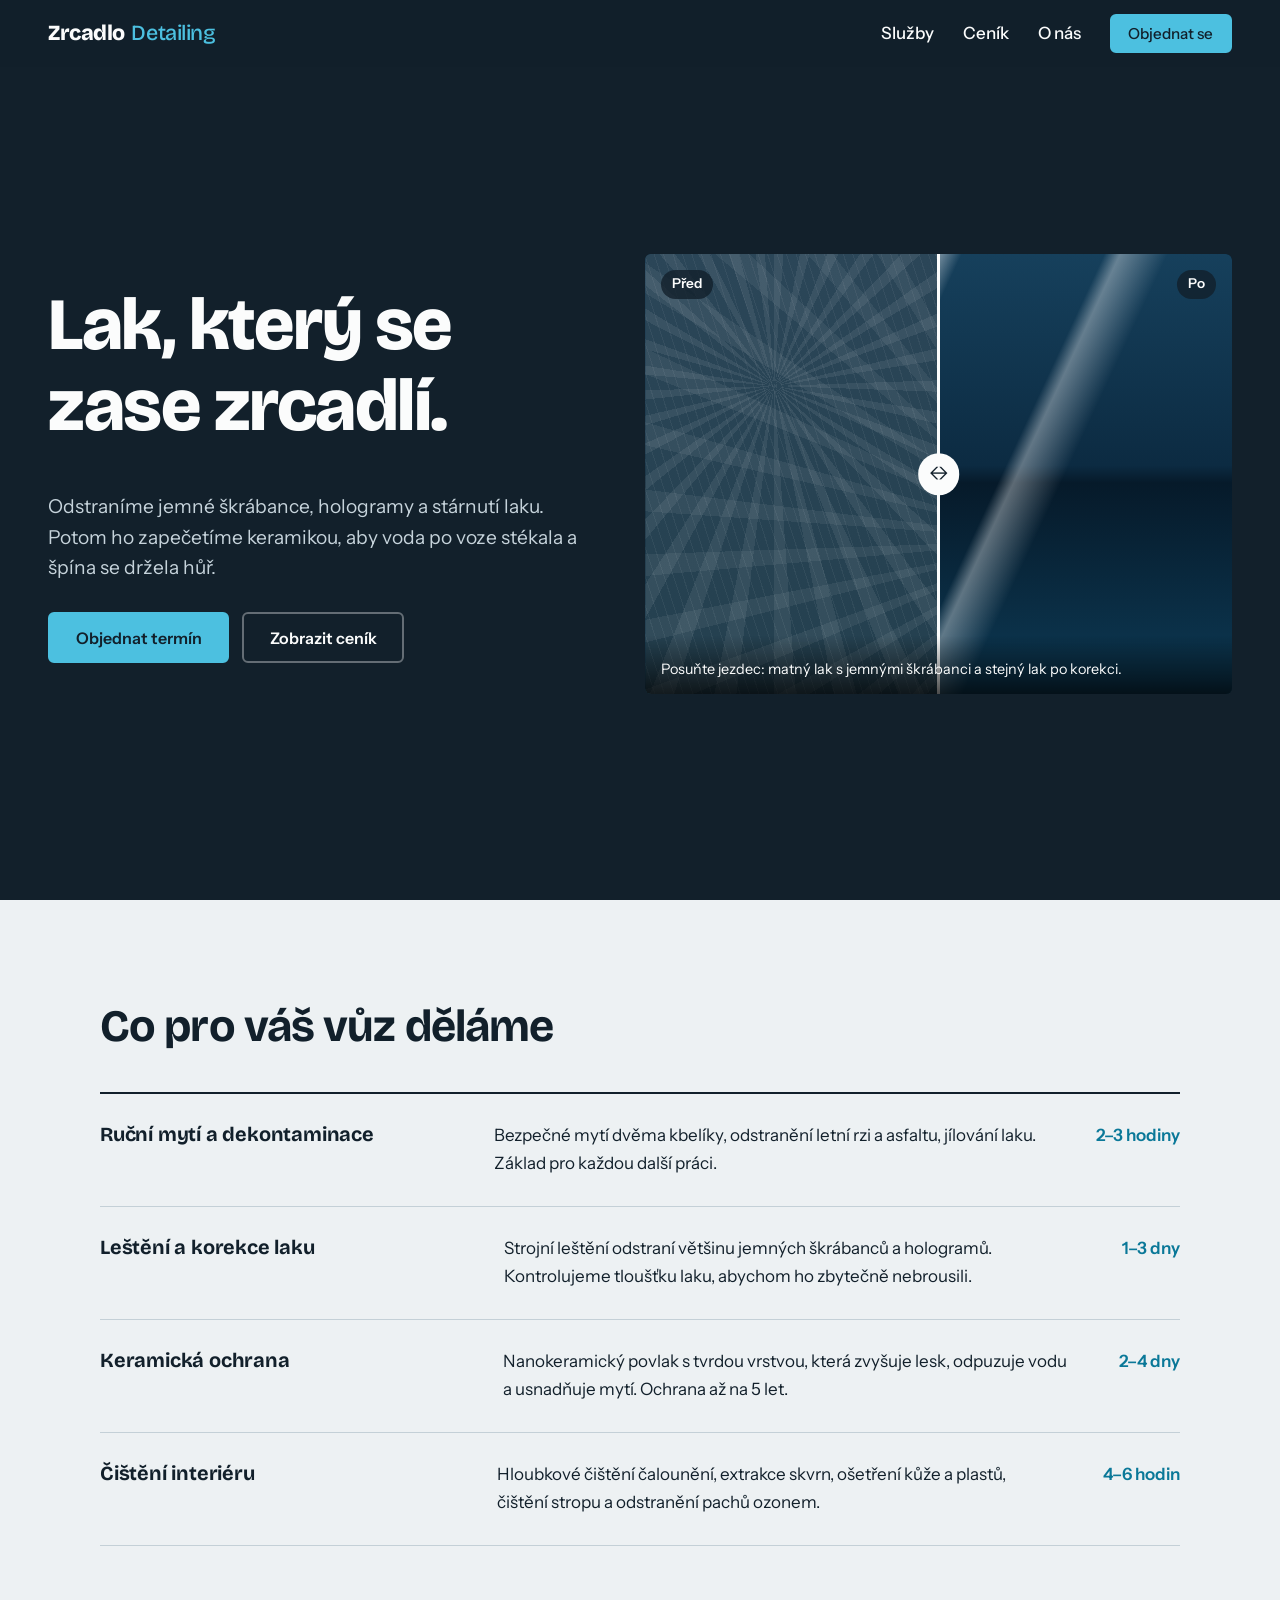
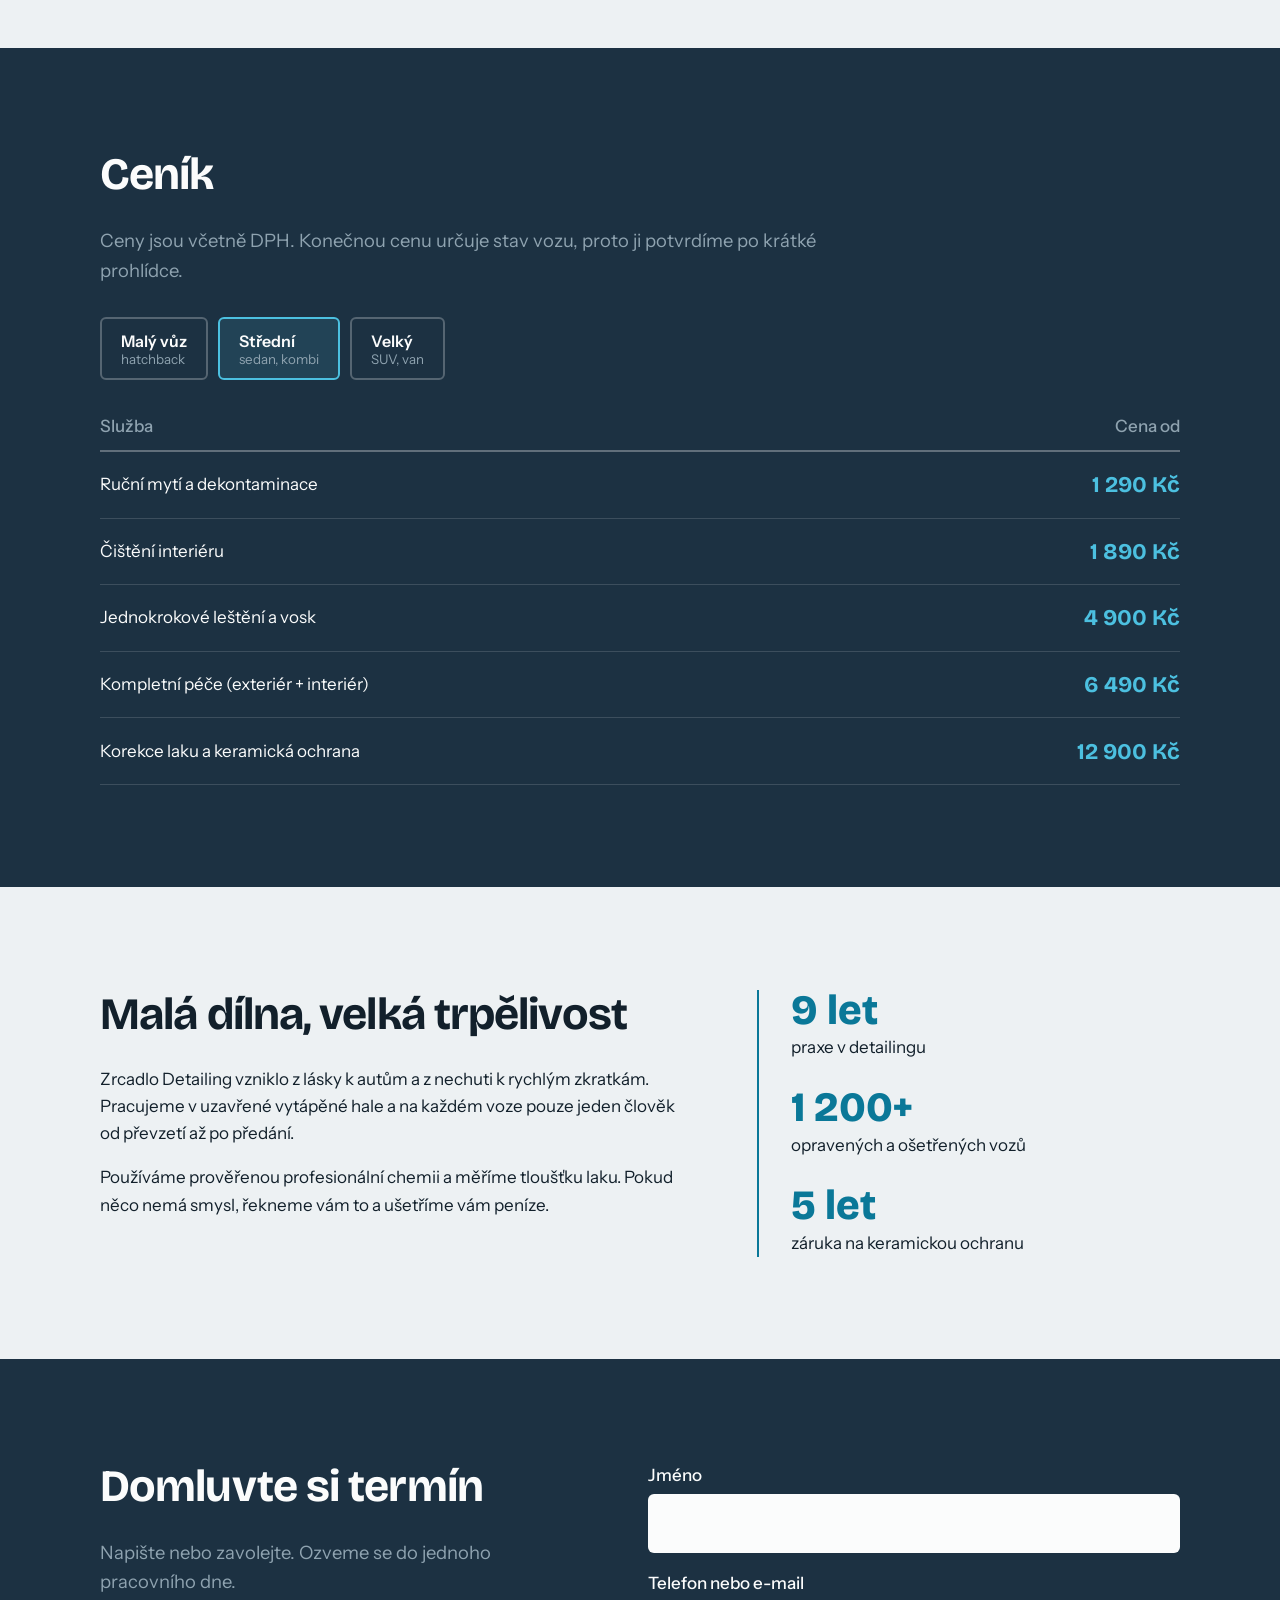
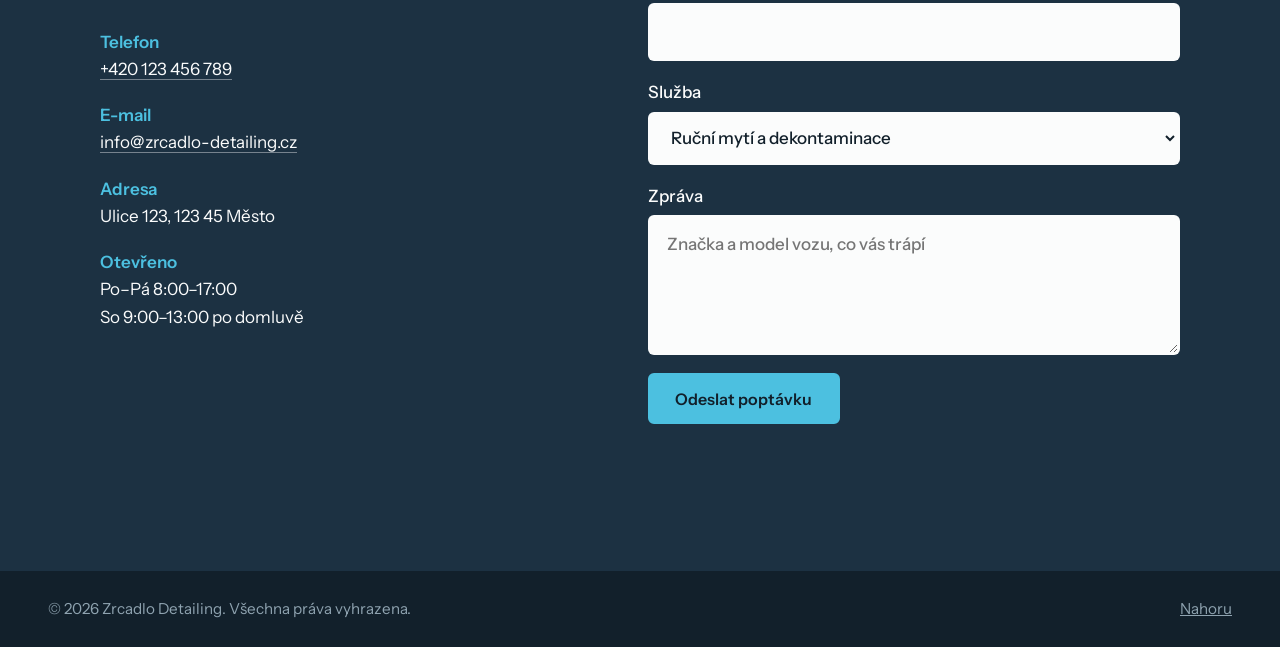
==== index.html @ d48ac760 "Add files via upload" ====
<!DOCTYPE html>
<html lang="cs">
<head>
  <meta charset="UTF-8">
  <meta name="viewport" content="width=device-width, initial-scale=1">
  <title>Zrcadlo Detailing – péče o lak, interiér a keramická ochrana</title>
  <meta name="description" content="Autodetailing: leštění laku, keramická ochrana, čištění interiéru a ruční mytí. Ceník a objednání online.">
  <link rel="preconnect" href="https://fonts.googleapis.com">
  <link rel="preconnect" href="https://fonts.gstatic.com" crossorigin>
  <link href="https://fonts.googleapis.com/css2?family=Bricolage+Grotesque:opsz,wght@12..96,500;12..96,700;12..96,800&family=Instrument+Sans:wght@400;500;600&display=swap" rel="stylesheet">
  <link rel="stylesheet" href="style.css">
</head>
<body>

<header class="site-header">
  <a class="logo" href="#uvod">Zrcadlo<span>Detailing</span></a>
  <button class="nav-toggle" aria-expanded="false" aria-controls="nav" aria-label="Otevřít menu">Menu</button>
  <nav id="nav" class="nav">
    <a href="#sluzby">Služby</a>
    <a href="#cenik">Ceník</a>
    <a href="#o-nas">O nás</a>
    <a href="#kontakt" class="btn btn-small">Objednat se</a>
  </nav>
</header>

<main>
  <section id="uvod" class="hero">
    <div class="hero-text">
      <h1>Lak, který se zase zrcadlí.</h1>
      <p>Odstraníme jemné škrábance, hologramy a stárnutí laku. Potom ho zapečetíme keramikou, aby voda po voze stékala a špína se držela hůř.</p>
      <div class="hero-actions">
        <a href="#kontakt" class="btn">Objednat termín</a>
        <a href="#cenik" class="btn btn-ghost">Zobrazit ceník</a>
      </div>
    </div>

    <figure class="compare" id="compare" style="--pos:50%">
      <div class="paint paint-after" aria-hidden="true"></div>
      <div class="paint paint-before" aria-hidden="true"></div>
      <span class="tag tag-before">Před</span>
      <span class="tag tag-after">Po</span>
      <div class="handle" aria-hidden="true"></div>
      <input type="range" min="0" max="100" value="50" aria-label="Porovnání laku před a po leštění">
      <figcaption>Posuňte jezdec: matný lak s jemnými škrábanci a stejný lak po korekci.</figcaption>
    </figure>
  </section>

  <section id="sluzby" class="section light">
    <div class="wrap">
      <h2>Co pro váš vůz děláme</h2>
      <ul class="services">
        <li>
          <h3>Ruční mytí a dekontaminace</h3>
          <p>Bezpečné mytí dvěma kbelíky, odstranění letní rzi a asfaltu, jílování laku. Základ pro každou další práci.</p>
          <span class="meta">2–3 hodiny</span>
        </li>
        <li>
          <h3>Leštění a korekce laku</h3>
          <p>Strojní leštění odstraní většinu jemných škrábanců a hologramů. Kontrolujeme tloušťku laku, abychom ho zbytečně nebrousili.</p>
          <span class="meta">1–3 dny</span>
        </li>
        <li>
          <h3>Keramická ochrana</h3>
          <p>Nanokeramický povlak s tvrdou vrstvou, která zvyšuje lesk, odpuzuje vodu a usnadňuje mytí. Ochrana až na 5 let.</p>
          <span class="meta">2–4 dny</span>
        </li>
        <li>
          <h3>Čištění interiéru</h3>
          <p>Hloubkové čištění čalounění, extrakce skvrn, ošetření kůže a plastů, čištění stropu a odstranění pachů ozonem.</p>
          <span class="meta">4–6 hodin</span>
        </li>
      </ul>
    </div>
  </section>

  <section id="cenik" class="section dark">
    <div class="wrap">
      <h2>Ceník</h2>
      <p class="lead">Ceny jsou včetně DPH. Konečnou cenu určuje stav vozu, proto ji potvrdíme po krátké prohlídce.</p>

      <div class="sizes" role="tablist" aria-label="Velikost vozu">
        <button role="tab" aria-selected="false" data-size="s">Malý vůz <small>hatchback</small></button>
        <button role="tab" aria-selected="true" data-size="m">Střední <small>sedan, kombi</small></button>
        <button role="tab" aria-selected="false" data-size="l">Velký <small>SUV, van</small></button>
      </div>

      <table class="prices">
        <thead><tr><th>Služba</th><th>Cena od</th></tr></thead>
        <tbody>
          <tr data-s="990" data-m="1290" data-l="1590"><td>Ruční mytí a dekontaminace</td><td class="price"></td></tr>
          <tr data-s="1490" data-m="1890" data-l="2290"><td>Čištění interiéru</td><td class="price"></td></tr>
          <tr data-s="3900" data-m="4900" data-l="5900"><td>Jednokrokové leštění a vosk</td><td class="price"></td></tr>
          <tr data-s="5490" data-m="6490" data-l="7490"><td>Kompletní péče (exteriér + interiér)</td><td class="price"></td></tr>
          <tr data-s="9900" data-m="12900" data-l="15900"><td>Korekce laku a keramická ochrana</td><td class="price"></td></tr>
        </tbody>
      </table>
    </div>
  </section>

  <section id="o-nas" class="section light">
    <div class="wrap about">
      <div>
        <h2>Malá dílna, velká trpělivost</h2>
        <p>Zrcadlo Detailing vzniklo z lásky k autům a z nechuti k rychlým zkratkám. Pracujeme v uzavřené vytápěné hale a na každém voze pouze jeden člověk od převzetí až po předání.</p>
        <p>Používáme prověřenou profesionální chemii a měříme tloušťku laku. Pokud něco nemá smysl, řekneme vám to a ušetříme vám peníze.</p>
      </div>
      <dl class="facts">
        <div><dt>9 let</dt><dd>praxe v detailingu</dd></div>
        <div><dt>1 200+</dt><dd>opravených a ošetřených vozů</dd></div>
        <div><dt>5 let</dt><dd>záruka na keramickou ochranu</dd></div>
      </dl>
    </div>
  </section>

  <section id="kontakt" class="section dark">
    <div class="wrap contact">
      <div>
        <h2>Domluvte si termín</h2>
        <p class="lead">Napište nebo zavolejte. Ozveme se do jednoho pracovního dne.</p>
        <address>
          <p><strong>Telefon</strong><br><a href="tel:+420123456789">+420 123 456 789</a></p>
          <p><strong>E-mail</strong><br><a href="mailto:info@zrcadlo-detailing.cz">info@zrcadlo-detailing.cz</a></p>
          <p><strong>Adresa</strong><br>Ulice 123, 123 45 Město</p>
          <p><strong>Otevřeno</strong><br>Po–Pá 8:00–17:00<br>So 9:00–13:00 po domluvě</p>
        </address>
      </div>

      <form id="form" novalidate>
        <label>Jméno
          <input type="text" name="jmeno" autocomplete="name" required>
        </label>
        <label>Telefon nebo e-mail
          <input type="text" name="kontakt" autocomplete="tel" required>
        </label>
        <label>Služba
          <select name="sluzba">
            <option>Ruční mytí a dekontaminace</option>
            <option>Čištění interiéru</option>
            <option>Leštění laku</option>
            <option>Keramická ochrana</option>
            <option>Nevím, poraďte mi</option>
          </select>
        </label>
        <label>Zpráva
          <textarea name="zprava" rows="4" placeholder="Značka a model vozu, co vás trápí"></textarea>
        </label>
        <button type="submit" class="btn">Odeslat poptávku</button>
        <p class="form-msg" role="status" aria-live="polite"></p>
      </form>
    </div>
  </section>
</main>

<footer class="footer">
  <p>© <span id="year"></span> Zrcadlo Detailing. Všechna práva vyhrazena.</p>
  <a href="#uvod">Nahoru</a>
</footer>

<script src="script.js"></script>
</body>
</html>
---- style.css ----
:root {
  --ink: #12202b;
  --steel: #1c3142;
  --paper: #edf1f3;
  --white: #fbfcfc;
  --water: #4cc0e0;
  --water-deep: #0a7898;
  --muted: #8fa3b0;
  --radius: 6px;
  --font-head: "Bricolage Grotesque", "Segoe UI", system-ui, sans-serif;
  --font-body: "Instrument Sans", "Segoe UI", system-ui, sans-serif;
}

*, *::before, *::after { box-sizing: border-box; }
html { scroll-behavior: smooth; scroll-padding-top: 76px; }
body {
  margin: 0;
  font-family: var(--font-body);
  font-size: 1.0625rem;
  line-height: 1.6;
  color: var(--ink);
  background: var(--paper);
}
h1, h2, h3 { font-family: var(--font-head); line-height: 1.1; margin: 0 0 .6em; letter-spacing: -.02em; }
h1 { font-size: clamp(2.6rem, 6vw, 4.6rem); font-weight: 800; }
h2 { font-size: clamp(1.9rem, 4vw, 2.8rem); font-weight: 700; }
h3 { font-size: 1.25rem; font-weight: 700; letter-spacing: -.01em; }
p { margin: 0 0 1em; max-width: 62ch; }
a { color: inherit; }
:focus-visible { outline: 3px solid var(--water); outline-offset: 3px; }

/* Tlačítka */
.btn {
  display: inline-block;
  padding: .85em 1.6em;
  background: var(--water);
  color: var(--ink);
  font: 600 1rem var(--font-body);
  text-decoration: none;
  border: 2px solid var(--water);
  border-radius: var(--radius);
  cursor: pointer;
  transition: background .2s, color .2s;
}
.btn:hover { background: transparent; color: var(--water); }
.btn-ghost { background: transparent; color: var(--white); border-color: rgba(255,255,255,.35); }
.btn-ghost:hover { border-color: var(--water); }
.btn-small { padding: .5em 1.1em; font-size: .95rem; }

/* Hlavička */
.site-header {
  position: fixed; inset: 0 0 auto 0; z-index: 10;
  display: flex; align-items: center; justify-content: space-between;
  padding: .9rem clamp(1.2rem, 4vw, 3rem);
  background: rgba(18, 32, 43, .92);
  backdrop-filter: blur(8px);
  color: var(--white);
}
.logo { font: 800 1.35rem var(--font-head); text-decoration: none; letter-spacing: -.02em; }
.logo span { font-weight: 500; color: var(--water); margin-left: .3em; }
.nav { display: flex; align-items: center; gap: 1.8rem; }
.nav a { text-decoration: none; font-weight: 500; }
.nav a:not(.btn):hover { color: var(--water); }
.nav .btn:hover { color: var(--water); }
.nav-toggle {
  display: none; background: none; color: inherit; border: 1px solid rgba(255,255,255,.35);
  border-radius: var(--radius); padding: .4em .9em; font: 500 .95rem var(--font-body); cursor: pointer;
}

/* Úvod */
.hero {
  min-height: 100vh;
  display: grid; grid-template-columns: 1fr 1.1fr; align-items: center; gap: clamp(2rem, 5vw, 5rem);
  padding: 7rem clamp(1.2rem, 4vw, 3rem) 4rem;
  background: var(--ink);
  color: var(--white);
}
.hero-text { animation: rise .8s ease-out both; }
.hero-text p { font-size: 1.2rem; color: #c6d3db; }
.hero-actions { display: flex; flex-wrap: wrap; gap: .8rem; margin-top: 1.8rem; }
@keyframes rise { from { opacity: 0; transform: translateY(18px); } }

/* Porovnání před/po: lak jako hlavní vizuál */
.compare { position: relative; margin: 0; aspect-ratio: 4 / 3; border-radius: var(--radius); overflow: hidden; background: #000; }
.paint { position: absolute; inset: 0; }
.paint-after {
  background:
    linear-gradient(115deg, transparent 30%, rgba(255,255,255,.85) 34%, rgba(255,255,255,0) 40%),
    linear-gradient(115deg, transparent 58%, rgba(255,255,255,.35) 60%, transparent 66%),
    linear-gradient(180deg, #16405c 0%, #0c2b42 48%, #061a2a 52%, #0d3a55 100%);
}
.paint-before {
  clip-path: inset(0 calc(100% - var(--pos)) 0 0);
  background:
    repeating-conic-gradient(from 0deg at 22% 30%, rgba(255,255,255,.07) 0 4deg, transparent 4deg 11deg),
    repeating-conic-gradient(from 40deg at 70% 65%, rgba(255,255,255,.06) 0 3deg, transparent 3deg 9deg),
    repeating-linear-gradient(72deg, rgba(255,255,255,.05) 0 1px, transparent 1px 9px),
    linear-gradient(180deg, #2b4658 0%, #24404f 100%);
}
.tag {
  position: absolute; top: 1rem; padding: .25em .8em; font-size: .85rem; font-weight: 600;
  background: rgba(18,32,43,.8); color: var(--white); border-radius: 99px;
}
.tag-before { left: 1rem; }
.tag-after { right: 1rem; }
.handle {
  position: absolute; top: 0; bottom: 0; left: var(--pos); width: 3px; margin-left: -1.5px; background: var(--white);
}
.handle::after {
  content: "\2194"; position: absolute; top: 50%; left: 50%; transform: translate(-50%, -50%);
  width: 2.6rem; height: 2.6rem; display: grid; place-items: center;
  background: var(--white); color: var(--ink); border-radius: 50%; font-size: 1.2rem;
}
.compare input[type="range"] {
  position: absolute; inset: 0; width: 100%; height: 100%; margin: 0; opacity: 0; cursor: ew-resize;
}
.compare:focus-within .handle::after { outline: 3px solid var(--water); outline-offset: 2px; }
.compare figcaption {
  position: absolute; left: 0; right: 0; bottom: 0; padding: 1.4rem 1rem .8rem; font-size: .9rem;
  background: linear-gradient(transparent, rgba(0,0,0,.7)); pointer-events: none;
}

/* Sekce */
.section { padding: clamp(4rem, 8vw, 7rem) clamp(1.2rem, 4vw, 3rem); }
.section.light { background: var(--paper); }
.section.dark { background: var(--steel); color: var(--white); }
.wrap { max-width: 1080px; margin: 0 auto; }
.lead { font-size: 1.15rem; color: var(--muted); }

/* Služby */
.services { list-style: none; margin: 2.5rem 0 0; padding: 0; border-top: 2px solid var(--ink); }
.services li {
  display: grid; grid-template-columns: 1fr 1.6fr auto; gap: 1rem 3rem; align-items: baseline;
  padding: 1.8rem 0; border-bottom: 1px solid #c4d0d7;
}
.services h3, .services p { margin: 0; }
.meta { font-weight: 600; color: var(--water-deep); white-space: nowrap; }

/* Ceník */
.sizes { display: flex; flex-wrap: wrap; gap: .6rem; margin: 2rem 0 1.5rem; }
.sizes button {
  padding: .7em 1.2em; font: 600 1rem var(--font-body); color: var(--white); background: transparent;
  border: 2px solid rgba(255,255,255,.25); border-radius: var(--radius); cursor: pointer; text-align: left;
}
.sizes button small { display: block; font-weight: 400; color: var(--muted); }
.sizes button[aria-selected="true"] { border-color: var(--water); background: rgba(76,192,224,.12); }
.prices { width: 100%; border-collapse: collapse; }
.prices th { text-align: left; font-weight: 500; color: var(--muted); padding: .6rem 0; border-bottom: 2px solid rgba(255,255,255,.3); }
.prices th:last-child, .prices td:last-child { text-align: right; }
.prices td { padding: 1.2rem 0; border-bottom: 1px solid rgba(255,255,255,.14); }
.price { font: 700 1.4rem var(--font-head); color: var(--water); white-space: nowrap; }

/* O nás */
.about { display: grid; grid-template-columns: 1.4fr 1fr; gap: 4rem; align-items: start; }
.facts { margin: 0; display: grid; gap: 1.6rem; padding-left: 2rem; border-left: 2px solid var(--water-deep); }
.facts dt { font: 800 2.6rem/1 var(--font-head); color: var(--water-deep); }
.facts dd { margin: .2rem 0 0; }

/* Kontakt */
.contact { display: grid; grid-template-columns: 1fr 1.1fr; gap: 4rem; }
address { font-style: normal; margin-top: 2rem; }
address p { margin-bottom: 1.2rem; }
address strong { color: var(--water); font-weight: 600; }
address a { text-decoration: none; border-bottom: 1px solid rgba(255,255,255,.4); }
form { display: grid; gap: 1.1rem; align-content: start; }
label { display: grid; gap: .35rem; font-weight: 500; }
input, select, textarea {
  width: 100%; padding: .8em 1em; font: inherit; color: var(--ink);
  background: var(--white); border: 2px solid transparent; border-radius: var(--radius);
}
input.invalid { border-color: #ff8a80; }
form .btn { justify-self: start; }
.form-msg { margin: 0; min-height: 1.6em; color: var(--water); font-weight: 500; }

/* Patička */
.footer {
  display: flex; justify-content: space-between; gap: 1rem; flex-wrap: wrap;
  padding: 1.6rem clamp(1.2rem, 4vw, 3rem); background: var(--ink); color: var(--muted); font-size: .95rem;
}
.footer p { margin: 0; }

/* Mobil */
@media (max-width: 860px) {
  .nav-toggle { display: block; }
  .nav {
    position: absolute; top: 100%; left: 0; right: 0; flex-direction: column; align-items: stretch; gap: 0;
    padding: .5rem clamp(1.2rem, 4vw, 3rem) 1.2rem; background: var(--ink);
    display: none;
  }
  .nav.open { display: flex; }
  .nav a { padding: .8rem 0; }
  .nav .btn { text-align: center; margin-top: .6rem; }
  .hero, .about, .contact { grid-template-columns: 1fr; }
  .hero { min-height: auto; }
  .services li { grid-template-columns: 1fr; gap: .5rem; }
  .facts { padding-left: 1.2rem; }
}

@media (prefers-reduced-motion: reduce) {
  html { scroll-behavior: auto; }
  .hero-text { animation: none; }
  .btn { transition: none; }
}
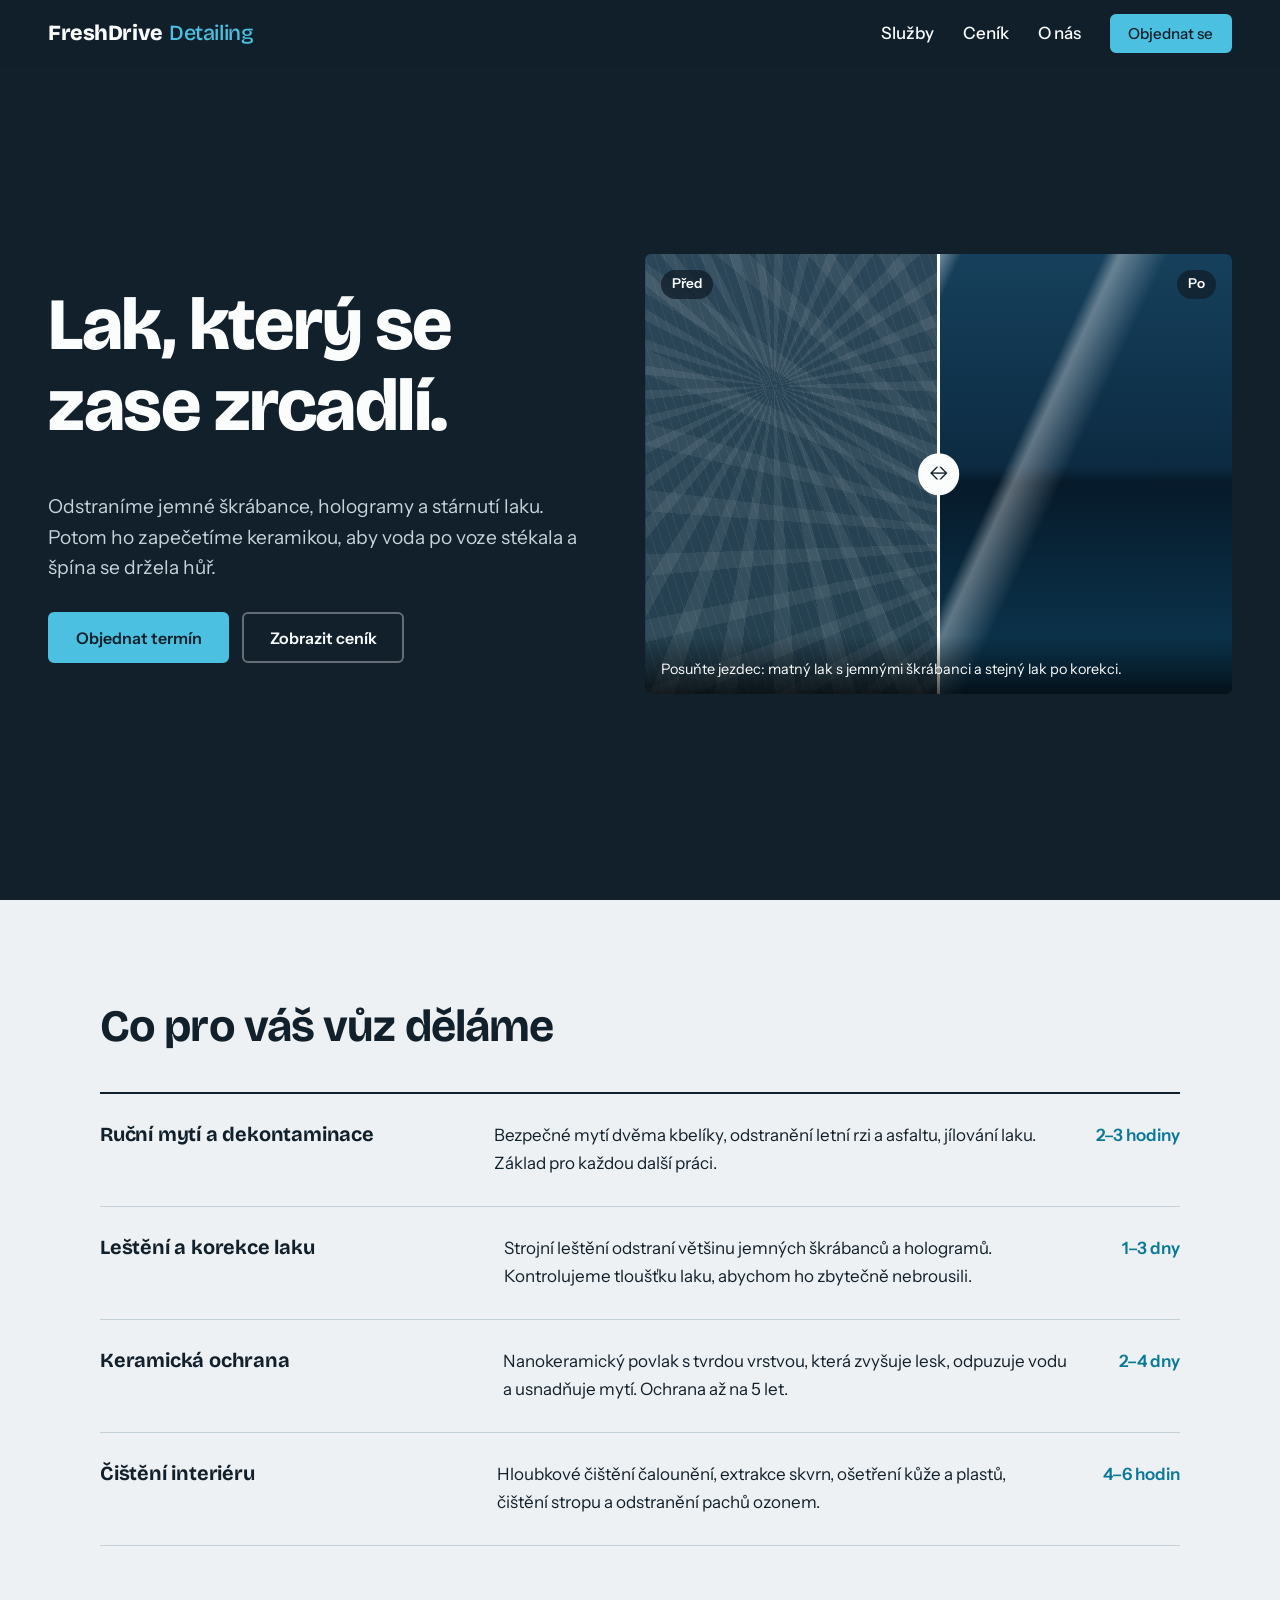
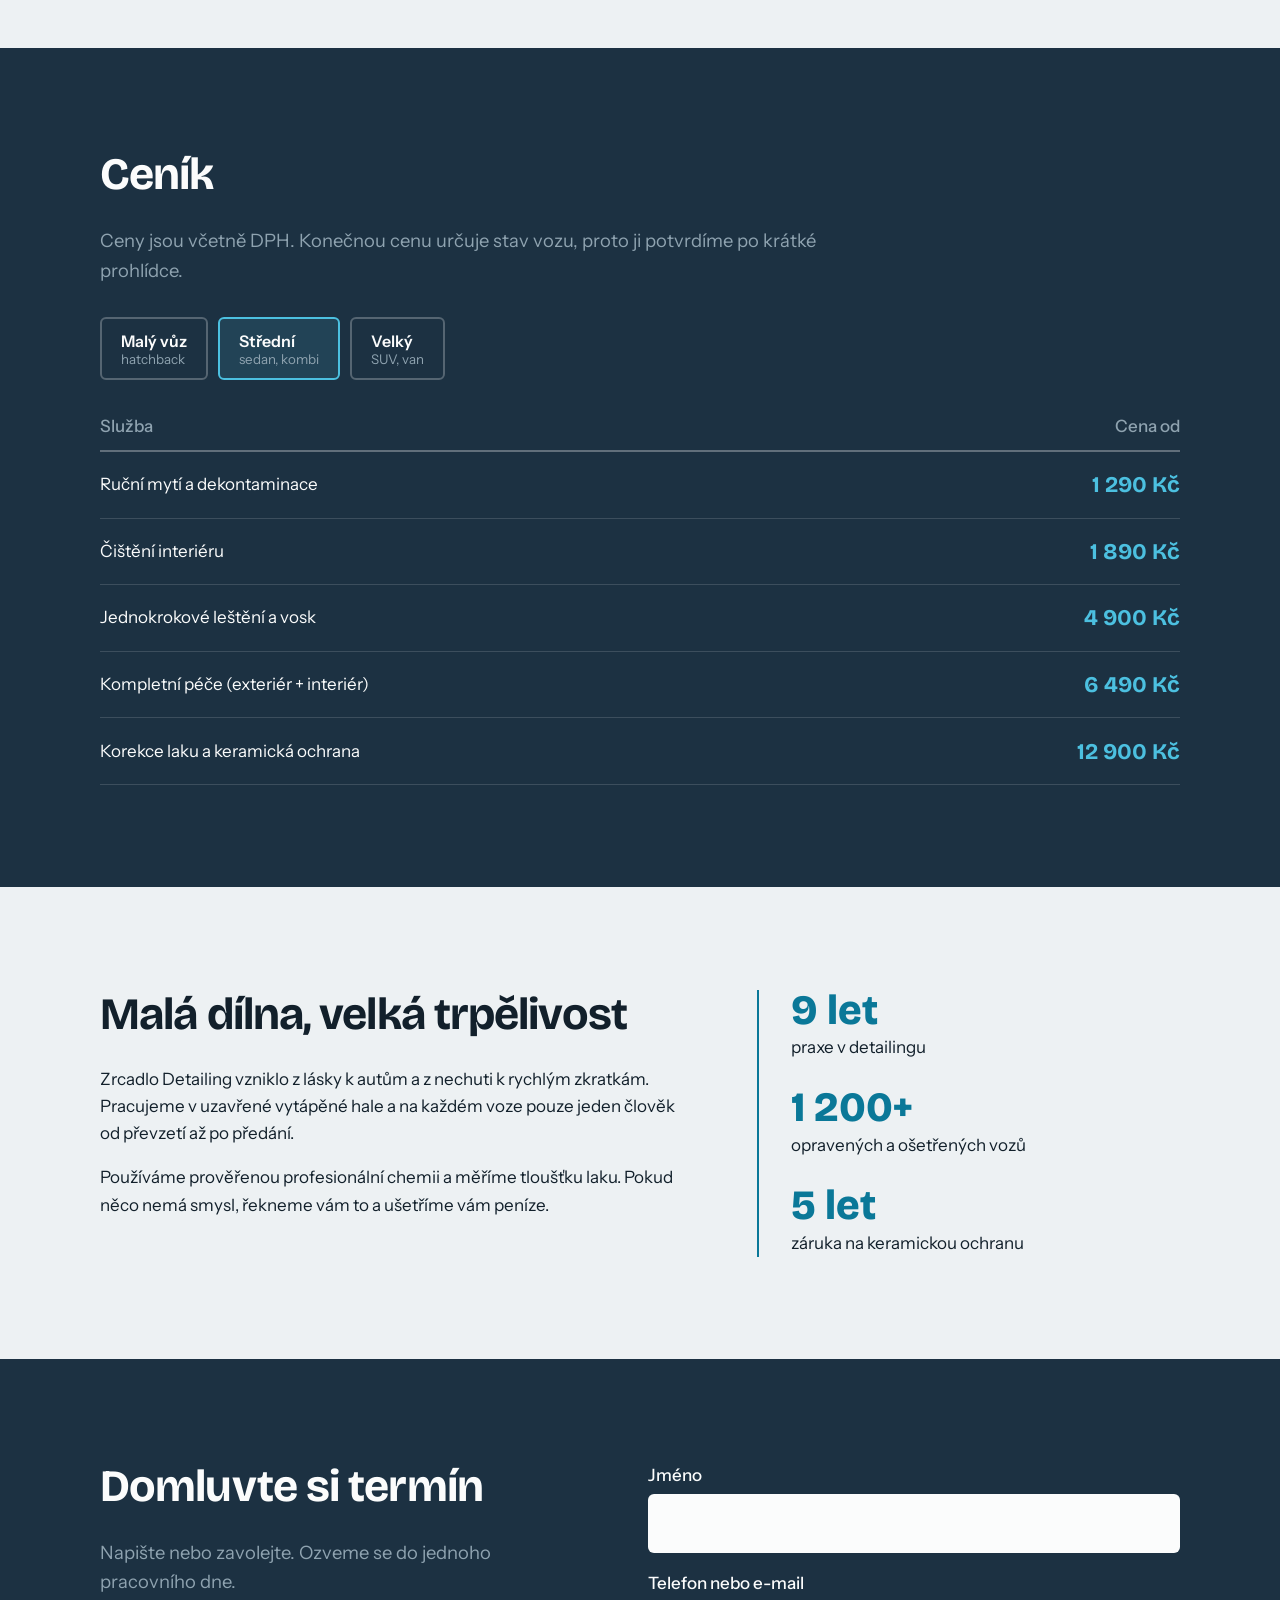
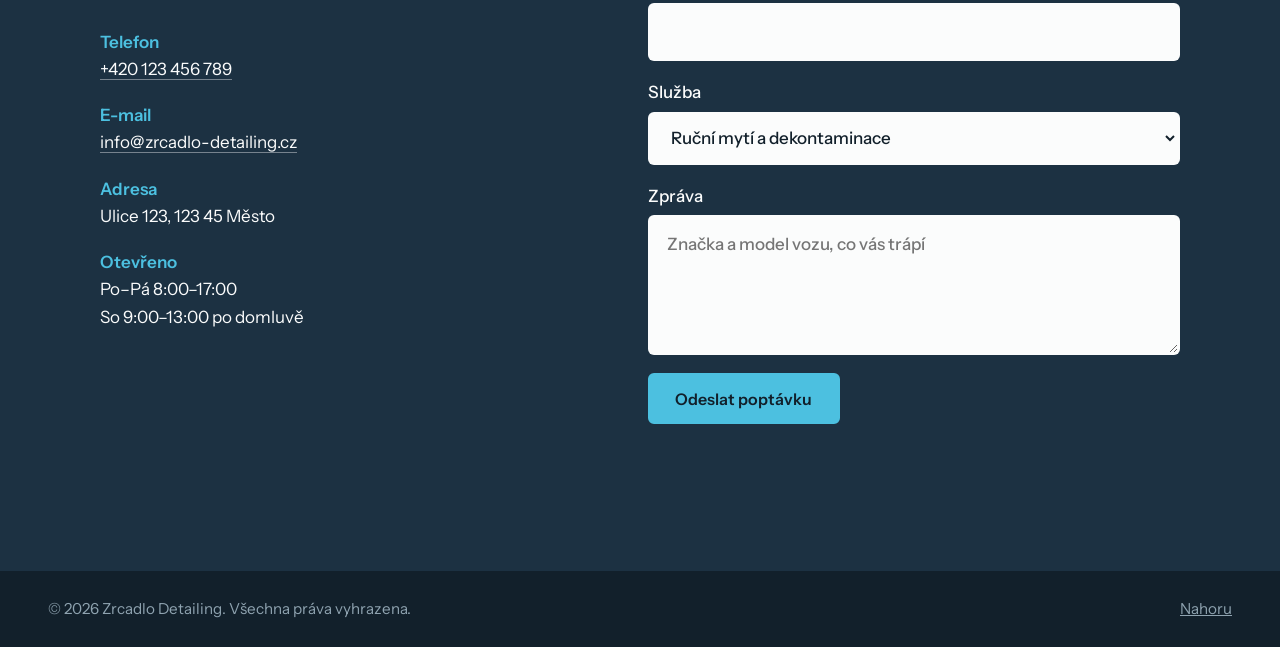
==== commit 038d9d7f: "Update index.html" ====
--- a/index.html
+++ b/index.html
@@ -13,7 +13,7 @@
 <body>
 
 <header class="site-header">
-  <a class="logo" href="#uvod">Zrcadlo<span>Detailing</span></a>
+  <a class="logo" href="#uvod">FreshDrive<span>Detailing</span></a>
   <button class="nav-toggle" aria-expanded="false" aria-controls="nav" aria-label="Otevřít menu">Menu</button>
   <nav id="nav" class="nav">
     <a href="#sluzby">Služby</a>
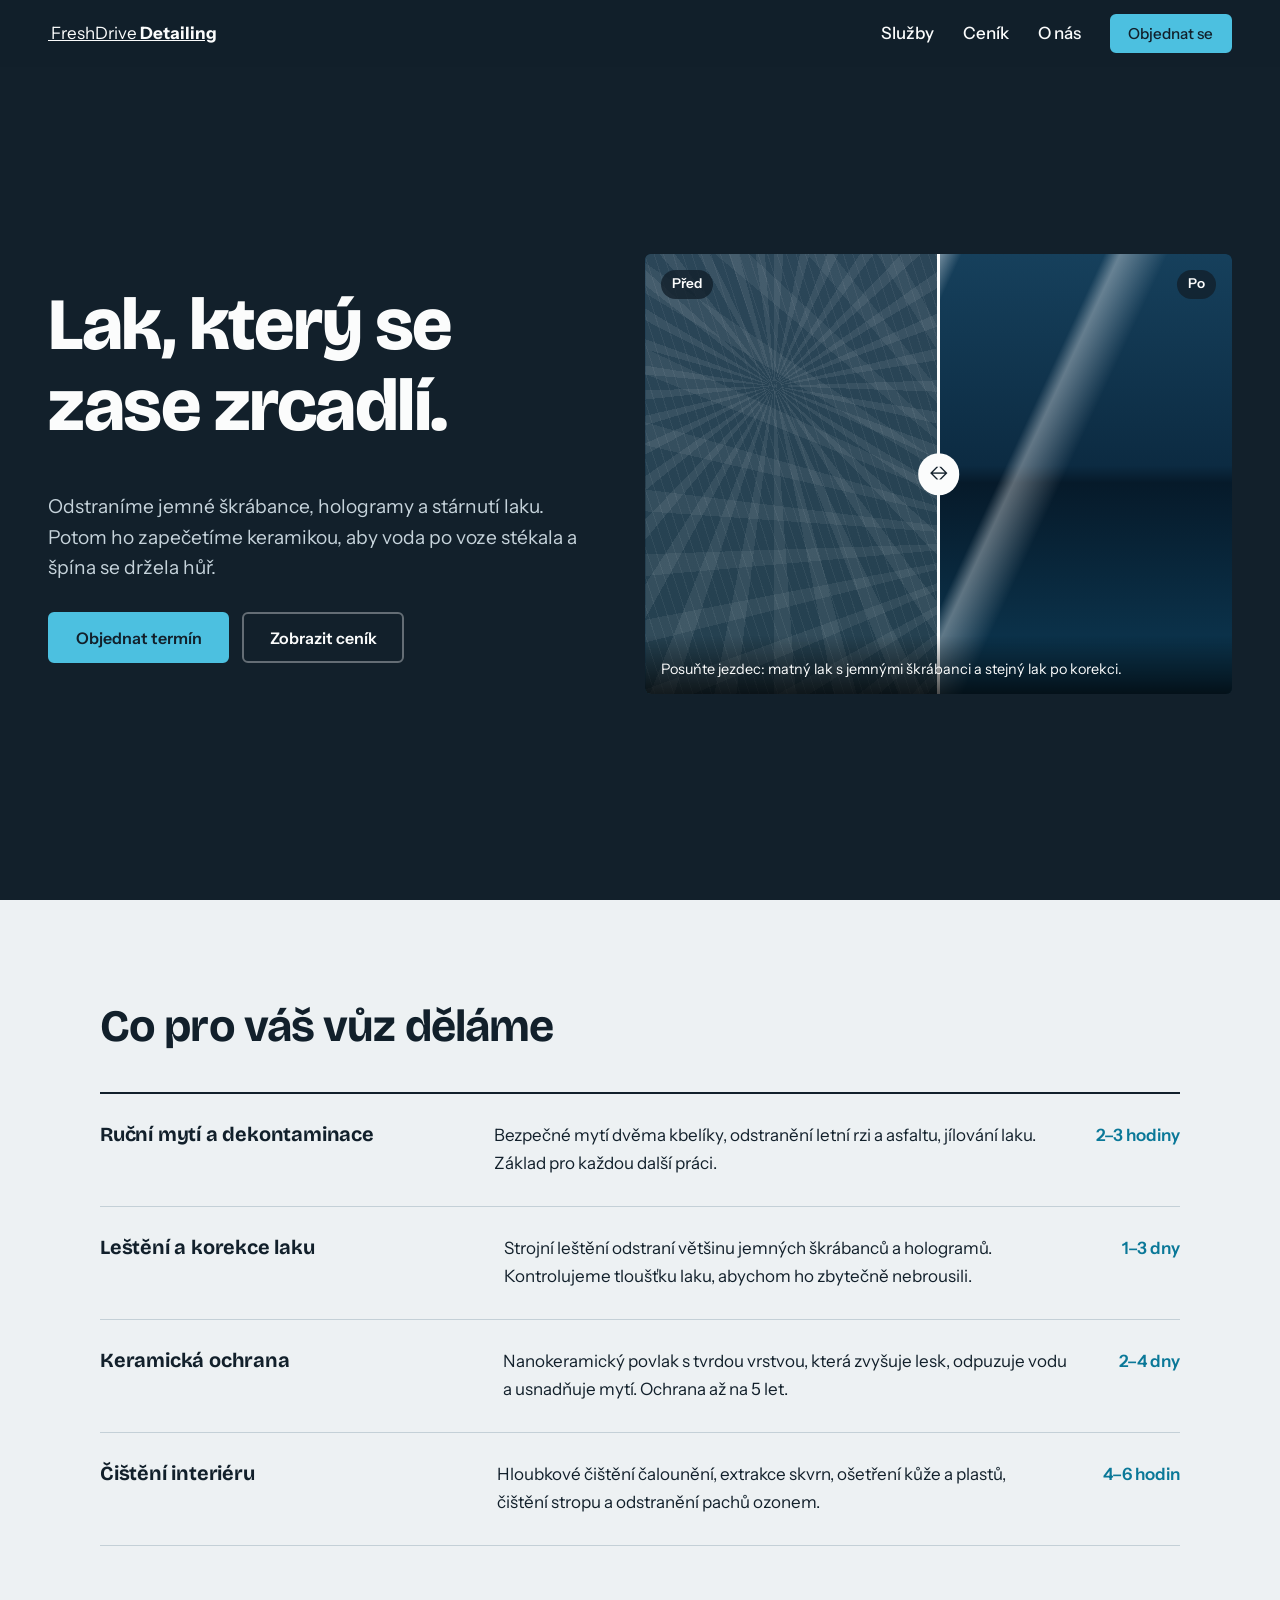
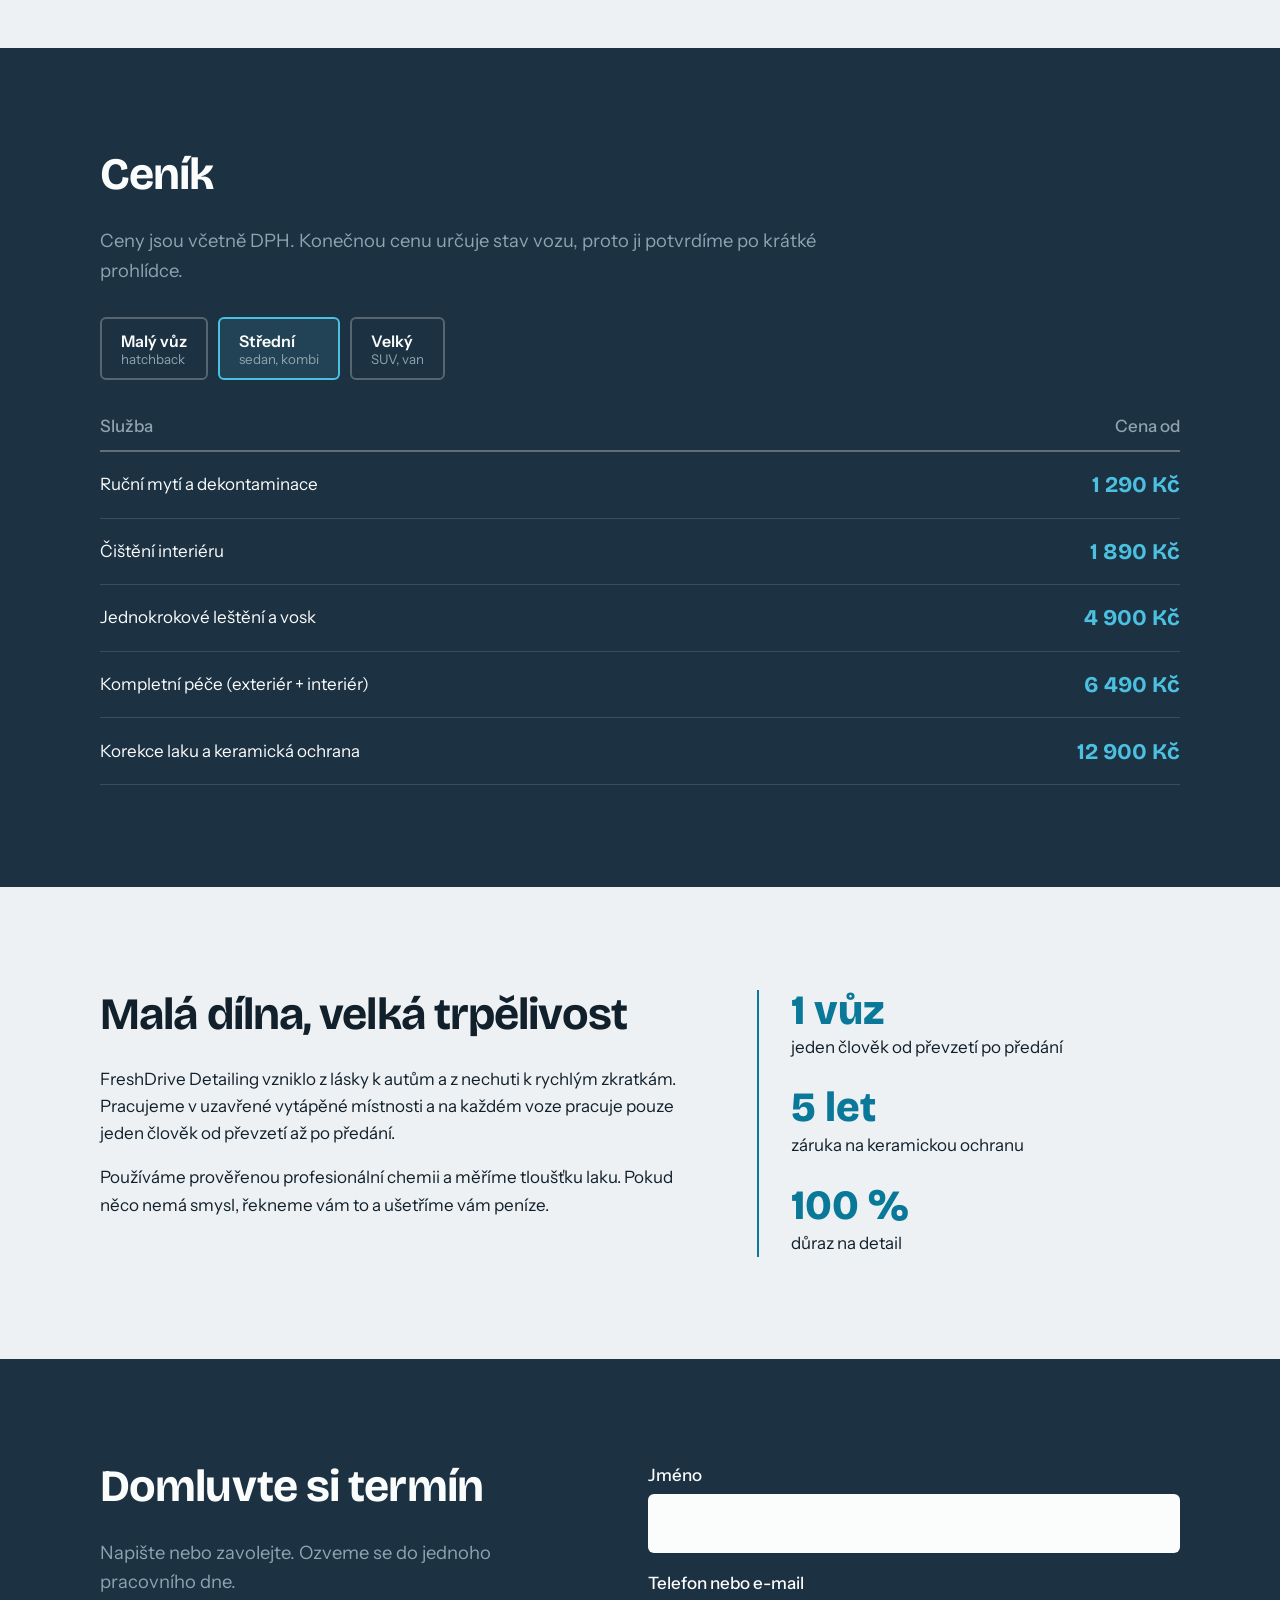
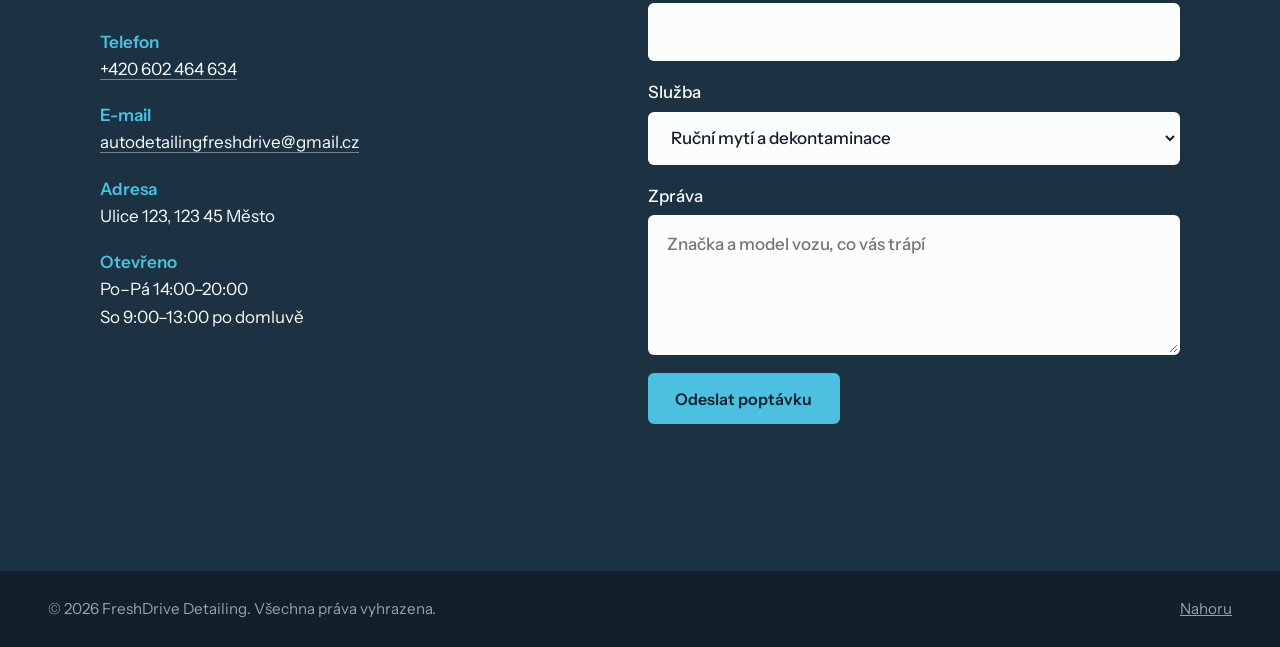
==== commit a043c584: "Update index.html" ====
--- a/index.html
+++ b/index.html
@@ -3,7 +3,7 @@
 <head>
   <meta charset="UTF-8">
   <meta name="viewport" content="width=device-width, initial-scale=1">
-  <title>Zrcadlo Detailing – péče o lak, interiér a keramická ochrana</title>
+  <title>FreshDrive Detailing – péče o lak, interiér a keramická ochrana</title>
   <meta name="description" content="Autodetailing: leštění laku, keramická ochrana, čištění interiéru a ruční mytí. Ceník a objednání online.">
   <link rel="preconnect" href="https://fonts.googleapis.com">
   <link rel="preconnect" href="https://fonts.gstatic.com" crossorigin>
@@ -13,8 +13,15 @@
 <body>
 
 <header class="site-header">
-  <a class="logo" href="#uvod">FreshDrive<span>Detailing</span></a>
-  <button class="nav-toggle" aria-expanded="false" aria-controls="nav" aria-label="Otevřít menu">Menu</button>
+  <a class="brand" href="#uvod" aria-label="FreshDrive Detailing – úvod">
+    <img src="logo.png" alt="" class="brand-logo">
+    <span class="brand-name">FreshDrive <strong>Detailing</strong></span>
+  </a>
+
+  <button class="nav-toggle" aria-expanded="false" aria-controls="nav" aria-label="Otevřít menu">
+    Menu
+  </button>
+
   <nav id="nav" class="nav">
     <a href="#sluzby">Služby</a>
     <a href="#cenik">Ceník</a>
@@ -101,13 +108,13 @@
     <div class="wrap about">
       <div>
         <h2>Malá dílna, velká trpělivost</h2>
-        <p>Zrcadlo Detailing vzniklo z lásky k autům a z nechuti k rychlým zkratkám. Pracujeme v uzavřené vytápěné hale a na každém voze pouze jeden člověk od převzetí až po předání.</p>
+        <p>FreshDrive Detailing vzniklo z lásky k autům a z nechuti k rychlým zkratkám. Pracujeme v uzavřené vytápěné místnosti a na každém voze pracuje pouze jeden člověk od převzetí až po předání.</p>
         <p>Používáme prověřenou profesionální chemii a měříme tloušťku laku. Pokud něco nemá smysl, řekneme vám to a ušetříme vám peníze.</p>
       </div>
       <dl class="facts">
-        <div><dt>9 let</dt><dd>praxe v detailingu</dd></div>
-        <div><dt>1 200+</dt><dd>opravených a ošetřených vozů</dd></div>
+        <div><dt>1 vůz</dt><dd>jeden člověk od převzetí po předání</dd></div>
         <div><dt>5 let</dt><dd>záruka na keramickou ochranu</dd></div>
+        <div><dt>100 %</dt><dd>důraz na detail</dd></div>
       </dl>
     </div>
   </section>
@@ -118,10 +125,10 @@
         <h2>Domluvte si termín</h2>
         <p class="lead">Napište nebo zavolejte. Ozveme se do jednoho pracovního dne.</p>
         <address>
-          <p><strong>Telefon</strong><br><a href="tel:+420123456789">+420 123 456 789</a></p>
-          <p><strong>E-mail</strong><br><a href="mailto:info@zrcadlo-detailing.cz">info@zrcadlo-detailing.cz</a></p>
+          <p><strong>Telefon</strong><br><a href="tel:+420602464634">+420 602 464 634</a></p>
+          <p><strong>E-mail</strong><br><a href="mailto:autodetailingfreshdrive@gmail.cz">autodetailingfreshdrive@gmail.cz</a></p>
           <p><strong>Adresa</strong><br>Ulice 123, 123 45 Město</p>
-          <p><strong>Otevřeno</strong><br>Po–Pá 8:00–17:00<br>So 9:00–13:00 po domluvě</p>
+          <p><strong>Otevřeno</strong><br>Po–Pá 14:00–20:00<br>So 9:00–13:00 po domluvě</p>
         </address>
       </div>
 
@@ -152,7 +159,7 @@
 </main>
 
 <footer class="footer">
-  <p>© <span id="year"></span> Zrcadlo Detailing. Všechna práva vyhrazena.</p>
+  <p>© <span id="year"></span> FreshDrive Detailing. Všechna práva vyhrazena.</p>
   <a href="#uvod">Nahoru</a>
 </footer>
 
